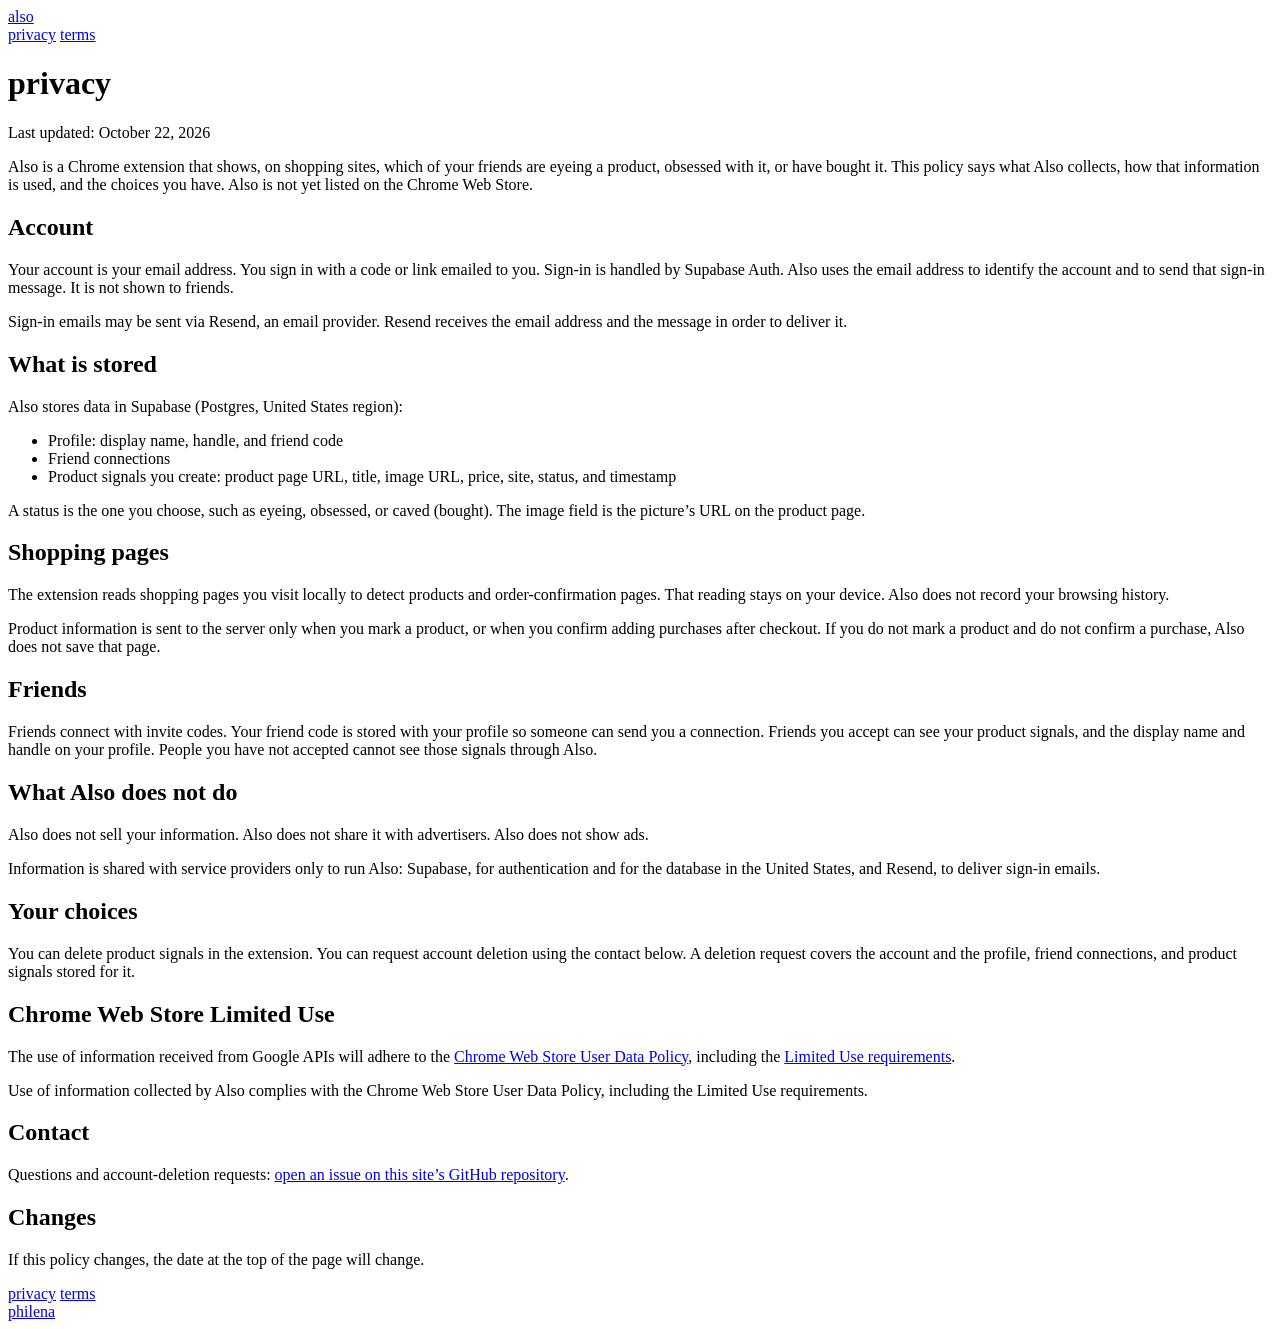
==== public/also/privacy/index.html @ 85c7fd1a "Add Also landing, privacy, and terms pages. Static pages for the Chrome extension, plus a small proj" ====
<!DOCTYPE html>
<html lang="en">
<head>
  <meta charset="utf-8">
  <meta name="viewport" content="width=device-width, initial-scale=1">
  <title>privacy — also</title>
  <meta name="description" content="Privacy policy for Also, a Chrome extension. What is stored, what stays on your device, and how to ask for deletion.">
  <meta name="color-scheme" content="light">
  <link rel="icon" href="data:image/svg+xml,%3Csvg xmlns='http://www.w3.org/2000/svg' viewBox='0 0 32 32'%3E%3Crect width='32' height='32' rx='8' fill='%23FAF0B8'/%3E%3C/svg%3E">
  <link rel="stylesheet" href="/also/site.css">
</head>
<body>
  <div class="wrap">
    <header class="top">
      <a class="wordmark" href="/also/">also</a>
      <nav aria-label="Also">
        <a href="/also/privacy/" aria-current="page">privacy</a>
        <a href="/also/terms/">terms</a>
      </nav>
    </header>

    <main class="doc">
      <h1>privacy</h1>
      <p class="updated">Last updated: October 22, 2026</p>

      <p>Also is a Chrome extension that shows, on shopping sites, which of your friends are eyeing a product, obsessed with it, or have bought it. This policy says what Also collects, how that information is used, and the choices you have. Also is not yet listed on the Chrome Web Store.</p>

      <h2>Account</h2>
      <p>Your account is your email address. You sign in with a code or link emailed to you. Sign-in is handled by Supabase Auth. Also uses the email address to identify the account and to send that sign-in message. It is not shown to friends.</p>
      <p>Sign-in emails may be sent via Resend, an email provider. Resend receives the email address and the message in order to deliver it.</p>

      <h2>What is stored</h2>
      <p>Also stores data in Supabase (Postgres, United States region):</p>
      <ul>
        <li>Profile: display name, handle, and friend code</li>
        <li>Friend connections</li>
        <li>Product signals you create: product page URL, title, image URL, price, site, status, and timestamp</li>
      </ul>
      <p>A status is the one you choose, such as eyeing, obsessed, or caved (bought). The image field is the picture’s URL on the product page.</p>

      <h2>Shopping pages</h2>
      <p>The extension reads shopping pages you visit locally to detect products and order-confirmation pages. That reading stays on your device. Also does not record your browsing history.</p>
      <p>Product information is sent to the server only when you mark a product, or when you confirm adding purchases after checkout. If you do not mark a product and do not confirm a purchase, Also does not save that page.</p>

      <h2>Friends</h2>
      <p>Friends connect with invite codes. Your friend code is stored with your profile so someone can send you a connection. Friends you accept can see your product signals, and the display name and handle on your profile. People you have not accepted cannot see those signals through Also.</p>

      <h2>What Also does not do</h2>
      <p>Also does not sell your information. Also does not share it with advertisers. Also does not show ads.</p>
      <p>Information is shared with service providers only to run Also: Supabase, for authentication and for the database in the United States, and Resend, to deliver sign-in emails.</p>

      <h2>Your choices</h2>
      <p>You can delete product signals in the extension. You can request account deletion using the contact below. A deletion request covers the account and the profile, friend connections, and product signals stored for it.</p>

      <h2>Chrome Web Store Limited Use</h2>
      <p>The use of information received from Google APIs will adhere to the <a href="https://developer.chrome.com/docs/webstore/program-policies/user-data">Chrome Web Store User Data Policy</a>, including the <a href="https://developer.chrome.com/docs/webstore/program-policies/limited-use">Limited Use requirements</a>.</p>
      <p>Use of information collected by Also complies with the Chrome Web Store User Data Policy, including the Limited Use requirements.</p>

      <h2>Contact</h2>
      <p>Questions and account-deletion requests: <a href="https://github.com/philenal/philenal.github.io/issues">open an issue on this site’s GitHub repository</a>.</p>
      <!--
        TODO: Philena — add a contact email address in this Contact section.
        Do not publish a placeholder or guessed address.
      -->

      <h2>Changes</h2>
      <p>If this policy changes, the date at the top of the page will change.</p>
    </main>

    <footer class="foot">
      <nav aria-label="Footer">
        <a href="/also/privacy/" aria-current="page">privacy</a>
        <a href="/also/terms/">terms</a>
      </nav>
      <a href="/">philena</a>
    </footer>
  </div>
</body>
</html>
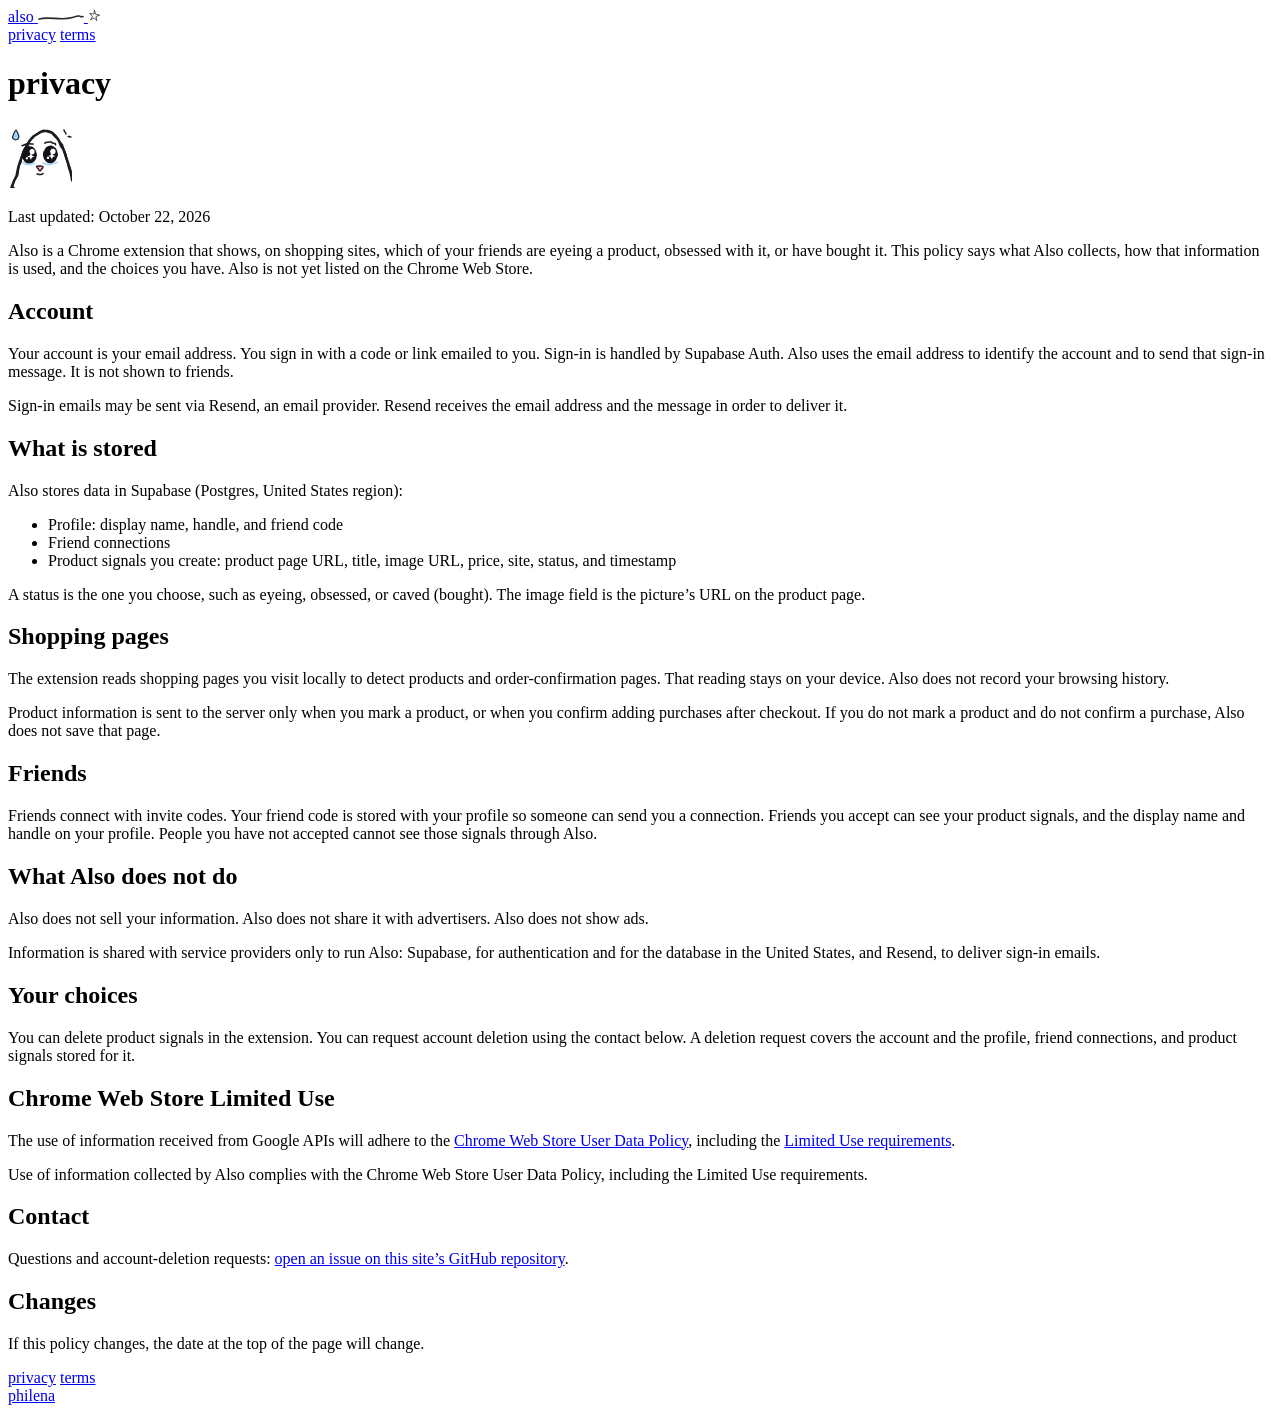
==== commit 3fbf3661: "Restyle Also pages to match the extension. Use the hand-drawn hamster stickers, Inter, and the badge" ====
--- a/public/also/privacy/index.html
+++ b/public/also/privacy/index.html
@@ -6,29 +6,35 @@
   <title>privacy — also</title>
   <meta name="description" content="Privacy policy for Also, a Chrome extension. What is stored, what stays on your device, and how to ask for deletion.">
   <meta name="color-scheme" content="light">
-  <link rel="icon" href="data:image/svg+xml,%3Csvg xmlns='http://www.w3.org/2000/svg' viewBox='0 0 32 32'%3E%3Crect width='32' height='32' rx='8' fill='%23FAF0B8'/%3E%3C/svg%3E">
+  <link rel="icon" href="data:image/svg+xml,%3Csvg xmlns='http://www.w3.org/2000/svg' viewBox='0 0 32 32'%3E%3Crect width='32' height='32' rx='8' fill='%23ffffff' stroke='%231a1a1a' stroke-width='1.5'/%3E%3Cpath d='M16 8.2 L17.1 12.4 L21.4 13.2 L17.6 14.6 L18.3 18.8 L15.8 16 L12.2 17.9 L14 14.2 L11.2 11.6 L15.2 12 Z' fill='none' stroke='%233a3a3a' stroke-width='1.2' stroke-linejoin='round'/%3E%3C/svg%3E">
+  <link rel="stylesheet" href="/also/motion.css">
   <link rel="stylesheet" href="/also/site.css">
 </head>
 <body>
   <div class="wrap">
     <header class="top">
-      <a class="wordmark" href="/also/">also</a>
+      <a class="wordmark" href="/also/">
+        <span class="wmwrap">
+          <span class="brand">also</span>
+          <span class="wmul" aria-hidden="true"><svg width="46" height="8" viewBox="0 0 46 8" aria-hidden="true"><path d="M1 5 C 11.5 2, 23 7, 34.5 3.5 S 40 4, 45 2.5" fill="none" stroke="#2a2a2a" stroke-width="1.6" stroke-linecap="round" stroke-linejoin="round"/></svg></span>
+          <span class="wmstar" aria-hidden="true"><svg width="13" height="13" viewBox="0 0 20 20" aria-hidden="true"><path d="M10 2 L11.6 8.2 L18 9.4 L12.4 11.6 L13.4 18 L9.6 13.6 L4 16.6 L6.8 11 L2.4 7 L8.6 7.6 Z" fill="none" stroke="#3a3a3a" stroke-width="1.3" stroke-linejoin="round" stroke-linecap="round"/></svg></span>
+        </span>
+      </a>
       <nav aria-label="Also">
         <a href="/also/privacy/" aria-current="page">privacy</a>
         <a href="/also/terms/">terms</a>
       </nav>
     </header>
-
     <main class="doc">
-      <h1>privacy</h1>
+      <div class="doc-title">
+        <h1>privacy</h1>
+        <span class="stk" data-motion="loop" aria-hidden="true"><svg aria-hidden="true" class="ham ham-eyeing stk" width="64" height="64" viewBox="0 0 64 64" xmlns="http://www.w3.org/2000/svg"><g class="rig"><g class="squash"><g class="body"><path d="M7.5 67 L3.5 63.5 L6 57 L8.5 52 L9.5 47 L10.5 42.5 L12 37.5 L14 33 L15 29 L16.5 25.5 L19.5 21.5 L21 17.5 L23.5 14.5 L26 12 L29.5 10 L31.5 8.5 L34 7.5 L36.5 7 L39 7 L41.5 8 L44 8.5 L45.5 10.5 L47.5 12.5 L50 15 L51.5 18 L53 22 L55.5 25.5 L57 30 L58.5 34.5 L60 39 L61 43.5 L62.5 48 L63.5 52.5 L64 56 L66.5 60 L68.5 64.5 L65 67.5 L48 68 L25 68.5 Z" fill="#FFFFFF" stroke="none" stroke-width="2.5" stroke-linejoin="round" stroke-linecap="round"/><g class="boil"><path class="o o1" d="M7.5 67 L3.5 63.5 L6 57 L8.5 52 L9.5 47 L10.5 42.5 L12 37.5 L14 33 L15 29 L16.5 25.5 L19.5 21.5 L21 17.5 L23.5 14.5 L26 12 L29.5 10 L31.5 8.5 L34 7.5 L36.5 7 L39 7 L41.5 8 L44 8.5 L45.5 10.5 L47.5 12.5 L50 15 L51.5 18 L53 22 L55.5 25.5 L57 30 L58.5 34.5 L60 39 L61 43.5 L62.5 48 L63.5 52.5 L64 56 L66.5 60 L68.5 64.5 L65 67.5 L48 68 L25 68.5 Z" fill="none" stroke="#1E1B22" stroke-width="2.5" stroke-linejoin="round" stroke-linecap="round"/><path class="o o2" d="M7.5 66.5 L4 63 L6 57 L9 51.5 L10 47 L10.5 42.5 L12.5 38 L13 33.5 L14.5 29.5 L16.5 25 L18.5 20.5 L21.5 17.5 L24.5 13.5 L27 11.5 L30 9.5 L31.5 8.5 L34.5 7 L37 7 L39.5 7.5 L41.5 8 L43 8.5 L45 10 L47.5 12.5 L49 14.5 L51.5 18.5 L54 21.5 L55.5 26 L57 30.5 L58 34 L59.5 39 L61.5 44.5 L62.5 48 L64 52 L64 56 L67 59.5 L69.5 64 L65.5 67 L48.5 68.5 L25 69 Z" fill="none" stroke="#1E1B22" stroke-width="1.38" stroke-linejoin="round" stroke-linecap="round"/><path class="o o3" d="M8.3 66.1 L4.5 62.2 L6.5 56.6 L9.8 51.1 L10.5 46.2 L11 42.1 L13.3 37.6 L13.5 32.7 L15 29.1 L17.3 24.6 L19 19.7 L22 17.1 L25.3 13.1 L27.5 10.7 L30.5 9.1 L32.3 8.1 L35 6.2 L37.5 6.6 L40.3 7.1 L42 7.2 L43.5 8.1 L45.8 9.6 L48 11.7 L49.5 14.1 L52.3 18.1 L54.5 20.7 L56 25.6 L57.8 30.1 L58.5 33.2 L60 38.6 L62.3 44.1 L63 47.2 L64.5 51.6 L64.8 55.6 L67.5 58.7 L70 63.6 L66.3 66.6 L49 67.7 L25.5 68.6 Z" fill="none" stroke="#1E1B22" stroke-width="1.38" stroke-linejoin="round" stroke-linecap="round"/></g></g><g class="brow brow-l"><path d="M14 21.5 L15 21.5 L17 20.5 L18.5 20 L21 19.5 L23 20 L25 20" fill="none" stroke="#1E1B22" stroke-width="1.7" stroke-linejoin="round" stroke-linecap="round"/></g><g class="brow brow-r"><path d="M37 19 L38 18.5 L41 18 L43 18 L44.5 19 L47 19.5 L47.5 20.5" fill="none" stroke="#1E1B22" stroke-width="1.7" stroke-linejoin="round" stroke-linecap="round"/></g><g class="eye eye-l"><g class="blink"><path d="M29 31 L28.5 33 L28 35 L27 36.5 L25.5 38 L24 39 L22.5 39.5 L21 39.5 L19.5 39.5 L18 39 L16.5 37.5 L15.5 36 L14.5 34 L14.5 32 L14.5 30 L14.5 28 L15 26.5 L16.5 24.5 L17.5 23.5 L19 22.5 L21 22 L22.5 22.5 L24 22.5 L26 24 L27 25 L28 27 L28.5 29 Z" fill="#141118"/><path class="glint" d="M26.5 27.5 L26.5 29 L26 29.5 L25.5 30 L24.5 30.5 L23.5 30.5 L23 30.5 L22.5 29.5 L22 29 L21.5 28 L21.5 27 L22 26 L22.5 25.5 L23.5 25 L25 25 L25.5 25.5 L26.5 26 L26.5 27 Z" fill="#FFFFFF"/><path d="M20 34.5 L19.5 35 L19.5 35.5 L19 35.5 L18.5 35.5 L18.5 35.5 L18 35 L17.5 34.5 L18 34 L18 33.5 L18.5 33.5 L18.5 33 L19 33 L20 33.5 L20 34 Z" fill="#FFFFFF"/><path d="M21.87 31.44 l1 -2.6 l1 2.6 l2.6 1 l-2.6 1 l-1 2.6 l-1 -2.6 l-2.6 -1 Z" fill="#fff"/></g></g><g class="eye eye-r"><g class="blink"><path d="M50 30.5 L49.5 32.5 L48.5 34.5 L48 36 L46.5 37.5 L45.5 38.5 L44 39.5 L42.5 39.5 L40 39 L38.5 38 L37.5 37 L36 35 L35.5 33.5 L35 31.5 L35 29.5 L35.5 27.5 L36.5 26 L37.5 24 L38.5 23 L40.5 22 L42.5 21.5 L43.5 21.5 L45.5 22.5 L47 23.5 L48 24.5 L49 26.5 L49.5 28.5 Z" fill="#141118"/><path class="glint" d="M47.5 27.5 L47.5 28.5 L47 29 L46.5 30 L45.5 30 L44.5 30.5 L43.5 30 L42.5 29.5 L42.5 28.5 L42 27.5 L42.5 26.5 L43 25.5 L44 24.5 L44.5 25 L45.5 24.5 L46 25 L47 25.5 L47.5 26.5 Z" fill="#FFFFFF"/><path d="M41 34 L41 34.5 L41 35 L40.5 35 L40 35 L39.5 35 L39 34.5 L39 34 L38.5 34 L39 33 L39 33 L40 32.5 L40.5 33 L41 33 L41.5 33 Z" fill="#FFFFFF"/><path d="M42.87 30.94 l1 -2.6 l1 2.6 l2.6 1 l-2.6 1 l-1 2.6 l-1 -2.6 l-2.6 -1 Z" fill="#fff"/></g></g><g class="tear tear-l"><path d="M15 38.5 L16 39 L17.5 40 L19 40.5 L21.5 40.5 L24 40 L26 39" fill="none" stroke="#9FD4FF" stroke-width="1.6" stroke-linejoin="round" stroke-linecap="round"/></g><g class="tear tear-r"><path d="M35 39 L36.5 39.5 L39.5 40.5 L42.5 40.5 L44.5 39.5 L47 39 L49 38.5" fill="none" stroke="#9FD4FF" stroke-width="1.6" stroke-linejoin="round" stroke-linecap="round"/></g><g class="nose"><path d="M28.5 42.5 L30.5 42 L33.5 42 L35 42.5 L35 43.5 L33.5 45.5 L32.5 46.5 L32 47 L32 47 L31 46.5 L30.5 45 L29 43.5 Z" fill="#FF9EC3" stroke="#1E1B22" stroke-width="1.3" stroke-linejoin="round" stroke-linecap="round"/></g><g class="mouth"><path d="M29 50 L29.5 50 L31 50.5 L32.5 50.5 L33 50.5 L34.5 50 L35 49.5" fill="none" stroke="#1E1B22" stroke-width="1.6" stroke-linejoin="round" stroke-linecap="round"/></g><g class="sweat"><path d="M8 6 L9 7 L9.5 9 L10 11 L10.5 12.5 L10.5 13 L11 14 L10 14.5 L9.5 16 L8.5 16 L7 15.5 L6 15 L5 14 L4.5 13 L5 12 L5 11 L6 9.5 L7 7 Z" fill="#9FD4FF"/><path d="M8 6 L9 7.5 L10.5 11 L11 13 L10 15 L9 15.5 L7.5 16 L6.5 15.5 L5 14.5 L4.5 13 L5.5 10.5 L6.5 8 L8 6" fill="none" stroke="#1E1B22" stroke-width="1.1" stroke-linejoin="round" stroke-linecap="round"/></g><g class="motion"><path d="M56 6 L56.5 7.5 L57.5 8.5 L58 10" fill="none" stroke="#1E1B22" stroke-width="1.4" stroke-linejoin="round" stroke-linecap="round"/><path d="M60 12.5 L61 12.5 L62 13 L63 13" fill="none" stroke="#1E1B22" stroke-width="1.4" stroke-linejoin="round" stroke-linecap="round"/></g></g></g></svg></span>
+      </div>
       <p class="updated">Last updated: October 22, 2026</p>
-
       <p>Also is a Chrome extension that shows, on shopping sites, which of your friends are eyeing a product, obsessed with it, or have bought it. This policy says what Also collects, how that information is used, and the choices you have. Also is not yet listed on the Chrome Web Store.</p>
-
       <h2>Account</h2>
       <p>Your account is your email address. You sign in with a code or link emailed to you. Sign-in is handled by Supabase Auth. Also uses the email address to identify the account and to send that sign-in message. It is not shown to friends.</p>
       <p>Sign-in emails may be sent via Resend, an email provider. Resend receives the email address and the message in order to deliver it.</p>
-
       <h2>What is stored</h2>
       <p>Also stores data in Supabase (Postgres, United States region):</p>
       <ul>
@@ -37,36 +43,28 @@
         <li>Product signals you create: product page URL, title, image URL, price, site, status, and timestamp</li>
       </ul>
       <p>A status is the one you choose, such as eyeing, obsessed, or caved (bought). The image field is the picture’s URL on the product page.</p>
-
       <h2>Shopping pages</h2>
       <p>The extension reads shopping pages you visit locally to detect products and order-confirmation pages. That reading stays on your device. Also does not record your browsing history.</p>
       <p>Product information is sent to the server only when you mark a product, or when you confirm adding purchases after checkout. If you do not mark a product and do not confirm a purchase, Also does not save that page.</p>
-
       <h2>Friends</h2>
       <p>Friends connect with invite codes. Your friend code is stored with your profile so someone can send you a connection. Friends you accept can see your product signals, and the display name and handle on your profile. People you have not accepted cannot see those signals through Also.</p>
-
       <h2>What Also does not do</h2>
       <p>Also does not sell your information. Also does not share it with advertisers. Also does not show ads.</p>
       <p>Information is shared with service providers only to run Also: Supabase, for authentication and for the database in the United States, and Resend, to deliver sign-in emails.</p>
-
       <h2>Your choices</h2>
       <p>You can delete product signals in the extension. You can request account deletion using the contact below. A deletion request covers the account and the profile, friend connections, and product signals stored for it.</p>
-
       <h2>Chrome Web Store Limited Use</h2>
       <p>The use of information received from Google APIs will adhere to the <a href="https://developer.chrome.com/docs/webstore/program-policies/user-data">Chrome Web Store User Data Policy</a>, including the <a href="https://developer.chrome.com/docs/webstore/program-policies/limited-use">Limited Use requirements</a>.</p>
       <p>Use of information collected by Also complies with the Chrome Web Store User Data Policy, including the Limited Use requirements.</p>
-
       <h2>Contact</h2>
       <p>Questions and account-deletion requests: <a href="https://github.com/philenal/philenal.github.io/issues">open an issue on this site’s GitHub repository</a>.</p>
       <!--
         TODO: Philena — add a contact email address in this Contact section.
         Do not publish a placeholder or guessed address.
       -->
-
       <h2>Changes</h2>
       <p>If this policy changes, the date at the top of the page will change.</p>
     </main>
-
     <footer class="foot">
       <nav aria-label="Footer">
         <a href="/also/privacy/" aria-current="page">privacy</a>
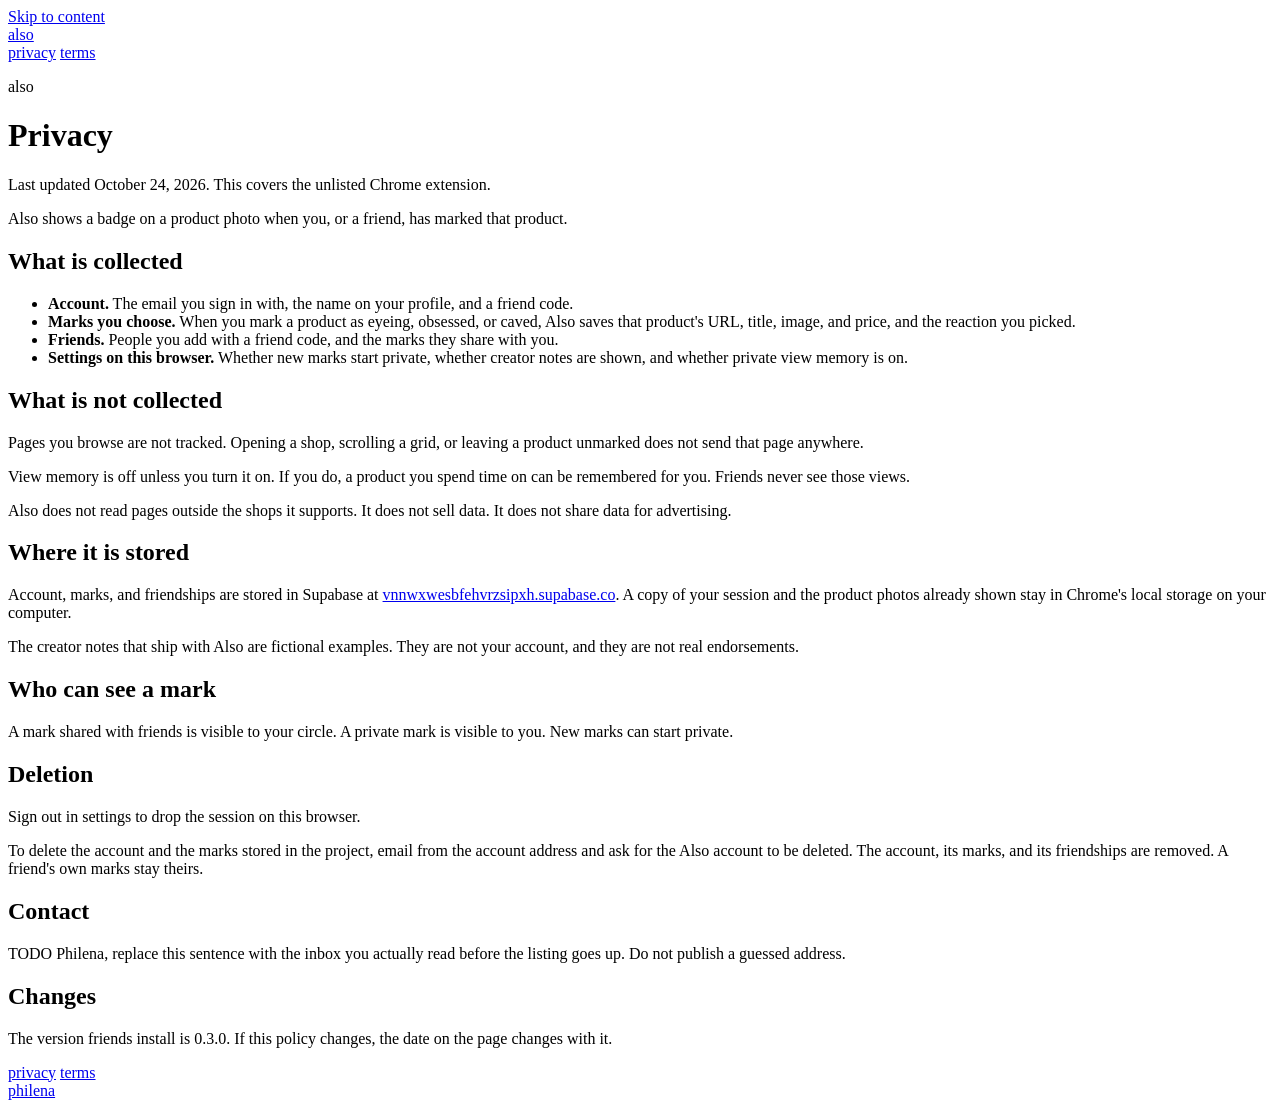
==== commit e9be6939: "Restyle Also pages to the extension's quiet pill look. Drop the squiggle wordmark for Inter, the ham" ====
--- a/public/also/privacy/index.html
+++ b/public/also/privacy/index.html
@@ -3,67 +3,68 @@
 <head>
   <meta charset="utf-8">
   <meta name="viewport" content="width=device-width, initial-scale=1">
-  <title>privacy — also</title>
-  <meta name="description" content="Privacy policy for Also, a Chrome extension. What is stored, what stays on your device, and how to ask for deletion.">
+  <title>Privacy — Also</title>
+  <meta name="description" content="Privacy policy for Also, an unlisted Chrome extension. What is collected, where it is stored, and how to ask for deletion.">
   <meta name="color-scheme" content="light">
-  <link rel="icon" href="data:image/svg+xml,%3Csvg xmlns='http://www.w3.org/2000/svg' viewBox='0 0 32 32'%3E%3Crect width='32' height='32' rx='8' fill='%23ffffff' stroke='%231a1a1a' stroke-width='1.5'/%3E%3Cpath d='M16 8.2 L17.1 12.4 L21.4 13.2 L17.6 14.6 L18.3 18.8 L15.8 16 L12.2 17.9 L14 14.2 L11.2 11.6 L15.2 12 Z' fill='none' stroke='%233a3a3a' stroke-width='1.2' stroke-linejoin='round'/%3E%3C/svg%3E">
+  <link rel="canonical" href="https://philenal.github.io/also/privacy.html">
+  <link rel="icon" href="/also/icon/32.png" type="image/png" sizes="32x32">
+  <link rel="icon" href="/also/icon/16.png" type="image/png" sizes="16x16">
+  <link rel="apple-touch-icon" href="/also/icon/128.png">
+  <link rel="stylesheet" href="/also/site.css">
   <link rel="stylesheet" href="/also/motion.css">
-  <link rel="stylesheet" href="/also/site.css">
 </head>
 <body>
+  <!-- Keep this page in sync with /also/privacy.html. The Chrome Web Store listing links to privacy.html. -->
+  <a class="skip" href="#content">Skip to content</a>
   <div class="wrap">
     <header class="top">
-      <a class="wordmark" href="/also/">
-        <span class="wmwrap">
-          <span class="brand">also</span>
-          <span class="wmul" aria-hidden="true"><svg width="46" height="8" viewBox="0 0 46 8" aria-hidden="true"><path d="M1 5 C 11.5 2, 23 7, 34.5 3.5 S 40 4, 45 2.5" fill="none" stroke="#2a2a2a" stroke-width="1.6" stroke-linecap="round" stroke-linejoin="round"/></svg></span>
-          <span class="wmstar" aria-hidden="true"><svg width="13" height="13" viewBox="0 0 20 20" aria-hidden="true"><path d="M10 2 L11.6 8.2 L18 9.4 L12.4 11.6 L13.4 18 L9.6 13.6 L4 16.6 L6.8 11 L2.4 7 L8.6 7.6 Z" fill="none" stroke="#3a3a3a" stroke-width="1.3" stroke-linejoin="round" stroke-linecap="round"/></svg></span>
-        </span>
-      </a>
+      <a class="brand" href="/also/">also</a>
       <nav aria-label="Also">
         <a href="/also/privacy/" aria-current="page">privacy</a>
         <a href="/also/terms/">terms</a>
       </nav>
     </header>
-    <main class="doc">
-      <div class="doc-title">
-        <h1>privacy</h1>
-        <span class="stk" data-motion="loop" aria-hidden="true"><svg aria-hidden="true" class="ham ham-eyeing stk" width="64" height="64" viewBox="0 0 64 64" xmlns="http://www.w3.org/2000/svg"><g class="rig"><g class="squash"><g class="body"><path d="M7.5 67 L3.5 63.5 L6 57 L8.5 52 L9.5 47 L10.5 42.5 L12 37.5 L14 33 L15 29 L16.5 25.5 L19.5 21.5 L21 17.5 L23.5 14.5 L26 12 L29.5 10 L31.5 8.5 L34 7.5 L36.5 7 L39 7 L41.5 8 L44 8.5 L45.5 10.5 L47.5 12.5 L50 15 L51.5 18 L53 22 L55.5 25.5 L57 30 L58.5 34.5 L60 39 L61 43.5 L62.5 48 L63.5 52.5 L64 56 L66.5 60 L68.5 64.5 L65 67.5 L48 68 L25 68.5 Z" fill="#FFFFFF" stroke="none" stroke-width="2.5" stroke-linejoin="round" stroke-linecap="round"/><g class="boil"><path class="o o1" d="M7.5 67 L3.5 63.5 L6 57 L8.5 52 L9.5 47 L10.5 42.5 L12 37.5 L14 33 L15 29 L16.5 25.5 L19.5 21.5 L21 17.5 L23.5 14.5 L26 12 L29.5 10 L31.5 8.5 L34 7.5 L36.5 7 L39 7 L41.5 8 L44 8.5 L45.5 10.5 L47.5 12.5 L50 15 L51.5 18 L53 22 L55.5 25.5 L57 30 L58.5 34.5 L60 39 L61 43.5 L62.5 48 L63.5 52.5 L64 56 L66.5 60 L68.5 64.5 L65 67.5 L48 68 L25 68.5 Z" fill="none" stroke="#1E1B22" stroke-width="2.5" stroke-linejoin="round" stroke-linecap="round"/><path class="o o2" d="M7.5 66.5 L4 63 L6 57 L9 51.5 L10 47 L10.5 42.5 L12.5 38 L13 33.5 L14.5 29.5 L16.5 25 L18.5 20.5 L21.5 17.5 L24.5 13.5 L27 11.5 L30 9.5 L31.5 8.5 L34.5 7 L37 7 L39.5 7.5 L41.5 8 L43 8.5 L45 10 L47.5 12.5 L49 14.5 L51.5 18.5 L54 21.5 L55.5 26 L57 30.5 L58 34 L59.5 39 L61.5 44.5 L62.5 48 L64 52 L64 56 L67 59.5 L69.5 64 L65.5 67 L48.5 68.5 L25 69 Z" fill="none" stroke="#1E1B22" stroke-width="1.38" stroke-linejoin="round" stroke-linecap="round"/><path class="o o3" d="M8.3 66.1 L4.5 62.2 L6.5 56.6 L9.8 51.1 L10.5 46.2 L11 42.1 L13.3 37.6 L13.5 32.7 L15 29.1 L17.3 24.6 L19 19.7 L22 17.1 L25.3 13.1 L27.5 10.7 L30.5 9.1 L32.3 8.1 L35 6.2 L37.5 6.6 L40.3 7.1 L42 7.2 L43.5 8.1 L45.8 9.6 L48 11.7 L49.5 14.1 L52.3 18.1 L54.5 20.7 L56 25.6 L57.8 30.1 L58.5 33.2 L60 38.6 L62.3 44.1 L63 47.2 L64.5 51.6 L64.8 55.6 L67.5 58.7 L70 63.6 L66.3 66.6 L49 67.7 L25.5 68.6 Z" fill="none" stroke="#1E1B22" stroke-width="1.38" stroke-linejoin="round" stroke-linecap="round"/></g></g><g class="brow brow-l"><path d="M14 21.5 L15 21.5 L17 20.5 L18.5 20 L21 19.5 L23 20 L25 20" fill="none" stroke="#1E1B22" stroke-width="1.7" stroke-linejoin="round" stroke-linecap="round"/></g><g class="brow brow-r"><path d="M37 19 L38 18.5 L41 18 L43 18 L44.5 19 L47 19.5 L47.5 20.5" fill="none" stroke="#1E1B22" stroke-width="1.7" stroke-linejoin="round" stroke-linecap="round"/></g><g class="eye eye-l"><g class="blink"><path d="M29 31 L28.5 33 L28 35 L27 36.5 L25.5 38 L24 39 L22.5 39.5 L21 39.5 L19.5 39.5 L18 39 L16.5 37.5 L15.5 36 L14.5 34 L14.5 32 L14.5 30 L14.5 28 L15 26.5 L16.5 24.5 L17.5 23.5 L19 22.5 L21 22 L22.5 22.5 L24 22.5 L26 24 L27 25 L28 27 L28.5 29 Z" fill="#141118"/><path class="glint" d="M26.5 27.5 L26.5 29 L26 29.5 L25.5 30 L24.5 30.5 L23.5 30.5 L23 30.5 L22.5 29.5 L22 29 L21.5 28 L21.5 27 L22 26 L22.5 25.5 L23.5 25 L25 25 L25.5 25.5 L26.5 26 L26.5 27 Z" fill="#FFFFFF"/><path d="M20 34.5 L19.5 35 L19.5 35.5 L19 35.5 L18.5 35.5 L18.5 35.5 L18 35 L17.5 34.5 L18 34 L18 33.5 L18.5 33.5 L18.5 33 L19 33 L20 33.5 L20 34 Z" fill="#FFFFFF"/><path d="M21.87 31.44 l1 -2.6 l1 2.6 l2.6 1 l-2.6 1 l-1 2.6 l-1 -2.6 l-2.6 -1 Z" fill="#fff"/></g></g><g class="eye eye-r"><g class="blink"><path d="M50 30.5 L49.5 32.5 L48.5 34.5 L48 36 L46.5 37.5 L45.5 38.5 L44 39.5 L42.5 39.5 L40 39 L38.5 38 L37.5 37 L36 35 L35.5 33.5 L35 31.5 L35 29.5 L35.5 27.5 L36.5 26 L37.5 24 L38.5 23 L40.5 22 L42.5 21.5 L43.5 21.5 L45.5 22.5 L47 23.5 L48 24.5 L49 26.5 L49.5 28.5 Z" fill="#141118"/><path class="glint" d="M47.5 27.5 L47.5 28.5 L47 29 L46.5 30 L45.5 30 L44.5 30.5 L43.5 30 L42.5 29.5 L42.5 28.5 L42 27.5 L42.5 26.5 L43 25.5 L44 24.5 L44.5 25 L45.5 24.5 L46 25 L47 25.5 L47.5 26.5 Z" fill="#FFFFFF"/><path d="M41 34 L41 34.5 L41 35 L40.5 35 L40 35 L39.5 35 L39 34.5 L39 34 L38.5 34 L39 33 L39 33 L40 32.5 L40.5 33 L41 33 L41.5 33 Z" fill="#FFFFFF"/><path d="M42.87 30.94 l1 -2.6 l1 2.6 l2.6 1 l-2.6 1 l-1 2.6 l-1 -2.6 l-2.6 -1 Z" fill="#fff"/></g></g><g class="tear tear-l"><path d="M15 38.5 L16 39 L17.5 40 L19 40.5 L21.5 40.5 L24 40 L26 39" fill="none" stroke="#9FD4FF" stroke-width="1.6" stroke-linejoin="round" stroke-linecap="round"/></g><g class="tear tear-r"><path d="M35 39 L36.5 39.5 L39.5 40.5 L42.5 40.5 L44.5 39.5 L47 39 L49 38.5" fill="none" stroke="#9FD4FF" stroke-width="1.6" stroke-linejoin="round" stroke-linecap="round"/></g><g class="nose"><path d="M28.5 42.5 L30.5 42 L33.5 42 L35 42.5 L35 43.5 L33.5 45.5 L32.5 46.5 L32 47 L32 47 L31 46.5 L30.5 45 L29 43.5 Z" fill="#FF9EC3" stroke="#1E1B22" stroke-width="1.3" stroke-linejoin="round" stroke-linecap="round"/></g><g class="mouth"><path d="M29 50 L29.5 50 L31 50.5 L32.5 50.5 L33 50.5 L34.5 50 L35 49.5" fill="none" stroke="#1E1B22" stroke-width="1.6" stroke-linejoin="round" stroke-linecap="round"/></g><g class="sweat"><path d="M8 6 L9 7 L9.5 9 L10 11 L10.5 12.5 L10.5 13 L11 14 L10 14.5 L9.5 16 L8.5 16 L7 15.5 L6 15 L5 14 L4.5 13 L5 12 L5 11 L6 9.5 L7 7 Z" fill="#9FD4FF"/><path d="M8 6 L9 7.5 L10.5 11 L11 13 L10 15 L9 15.5 L7.5 16 L6.5 15.5 L5 14.5 L4.5 13 L5.5 10.5 L6.5 8 L8 6" fill="none" stroke="#1E1B22" stroke-width="1.1" stroke-linejoin="round" stroke-linecap="round"/></g><g class="motion"><path d="M56 6 L56.5 7.5 L57.5 8.5 L58 10" fill="none" stroke="#1E1B22" stroke-width="1.4" stroke-linejoin="round" stroke-linecap="round"/><path d="M60 12.5 L61 12.5 L62 13 L63 13" fill="none" stroke="#1E1B22" stroke-width="1.4" stroke-linejoin="round" stroke-linecap="round"/></g></g></g></svg></span>
-      </div>
-      <p class="updated">Last updated: October 22, 2026</p>
-      <p>Also is a Chrome extension that shows, on shopping sites, which of your friends are eyeing a product, obsessed with it, or have bought it. This policy says what Also collects, how that information is used, and the choices you have. Also is not yet listed on the Chrome Web Store.</p>
-      <h2>Account</h2>
-      <p>Your account is your email address. You sign in with a code or link emailed to you. Sign-in is handled by Supabase Auth. Also uses the email address to identify the account and to send that sign-in message. It is not shown to friends.</p>
-      <p>Sign-in emails may be sent via Resend, an email provider. Resend receives the email address and the message in order to deliver it.</p>
-      <h2>What is stored</h2>
-      <p>Also stores data in Supabase (Postgres, United States region):</p>
+    <main class="doc" id="content">
+      <p class="kicker">also</p>
+      <h1>Privacy</h1>
+      <p class="updated">Last updated October 24, 2026. This covers the unlisted Chrome extension.</p>
+
+      <p>Also shows a badge on a product photo when you, or a friend, has marked that product.</p>
+
+      <h2>What is collected</h2>
       <ul>
-        <li>Profile: display name, handle, and friend code</li>
-        <li>Friend connections</li>
-        <li>Product signals you create: product page URL, title, image URL, price, site, status, and timestamp</li>
+        <li><strong>Account.</strong> The email you sign in with, the name on your profile, and a friend code.</li>
+        <li><strong>Marks you choose.</strong> When you mark a product as eyeing, obsessed, or caved, Also saves that product's URL, title, image, and price, and the reaction you picked.</li>
+        <li><strong>Friends.</strong> People you add with a friend code, and the marks they share with you.</li>
+        <li><strong>Settings on this browser.</strong> Whether new marks start private, whether creator notes are shown, and whether private view memory is on.</li>
       </ul>
-      <p>A status is the one you choose, such as eyeing, obsessed, or caved (bought). The image field is the picture’s URL on the product page.</p>
-      <h2>Shopping pages</h2>
-      <p>The extension reads shopping pages you visit locally to detect products and order-confirmation pages. That reading stays on your device. Also does not record your browsing history.</p>
-      <p>Product information is sent to the server only when you mark a product, or when you confirm adding purchases after checkout. If you do not mark a product and do not confirm a purchase, Also does not save that page.</p>
-      <h2>Friends</h2>
-      <p>Friends connect with invite codes. Your friend code is stored with your profile so someone can send you a connection. Friends you accept can see your product signals, and the display name and handle on your profile. People you have not accepted cannot see those signals through Also.</p>
-      <h2>What Also does not do</h2>
-      <p>Also does not sell your information. Also does not share it with advertisers. Also does not show ads.</p>
-      <p>Information is shared with service providers only to run Also: Supabase, for authentication and for the database in the United States, and Resend, to deliver sign-in emails.</p>
-      <h2>Your choices</h2>
-      <p>You can delete product signals in the extension. You can request account deletion using the contact below. A deletion request covers the account and the profile, friend connections, and product signals stored for it.</p>
-      <h2>Chrome Web Store Limited Use</h2>
-      <p>The use of information received from Google APIs will adhere to the <a href="https://developer.chrome.com/docs/webstore/program-policies/user-data">Chrome Web Store User Data Policy</a>, including the <a href="https://developer.chrome.com/docs/webstore/program-policies/limited-use">Limited Use requirements</a>.</p>
-      <p>Use of information collected by Also complies with the Chrome Web Store User Data Policy, including the Limited Use requirements.</p>
+
+      <h2>What is not collected</h2>
+      <p>Pages you browse are not tracked. Opening a shop, scrolling a grid, or leaving a product unmarked does not send that page anywhere.</p>
+      <p>View memory is off unless you turn it on. If you do, a product you spend time on can be remembered for you. Friends never see those views.</p>
+      <p>Also does not read pages outside the shops it supports. It does not sell data. It does not share data for advertising.</p>
+
+      <h2>Where it is stored</h2>
+      <p>Account, marks, and friendships are stored in Supabase at <a href="https://vnnwxwesbfehvrzsipxh.supabase.co">vnnwxwesbfehvrzsipxh.supabase.co</a>. A copy of your session and the product photos already shown stay in Chrome's local storage on your computer.</p>
+      <p>The creator notes that ship with Also are fictional examples. They are not your account, and they are not real endorsements.</p>
+
+      <h2>Who can see a mark</h2>
+      <p>A mark shared with friends is visible to your circle. A private mark is visible to you. New marks can start private.</p>
+
+      <h2>Deletion</h2>
+      <p>Sign out in settings to drop the session on this browser.</p>
+      <p>To delete the account and the marks stored in the project, email from the account address and ask for the Also account to be deleted. The account, its marks, and its friendships are removed. A friend's own marks stay theirs.</p>
+
       <h2>Contact</h2>
-      <p>Questions and account-deletion requests: <a href="https://github.com/philenal/philenal.github.io/issues">open an issue on this site’s GitHub repository</a>.</p>
       <!--
-        TODO: Philena — add a contact email address in this Contact section.
-        Do not publish a placeholder or guessed address.
+        TODO: Philena — replace the sentence below with the inbox you actually read
+        before the Chrome Web Store listing goes up. Do not publish a guessed address.
+        philena@also.example is a demo seed, not this contact.
       -->
+      <p class="todo"><span class="todo-label">TODO</span> Philena, replace this sentence with the inbox you actually read before the listing goes up. Do not publish a guessed address.</p>
+
       <h2>Changes</h2>
-      <p>If this policy changes, the date at the top of the page will change.</p>
+      <p>The version friends install is 0.3.0. If this policy changes, the date on the page changes with it.</p>
     </main>
     <footer class="foot">
       <nav aria-label="Footer">
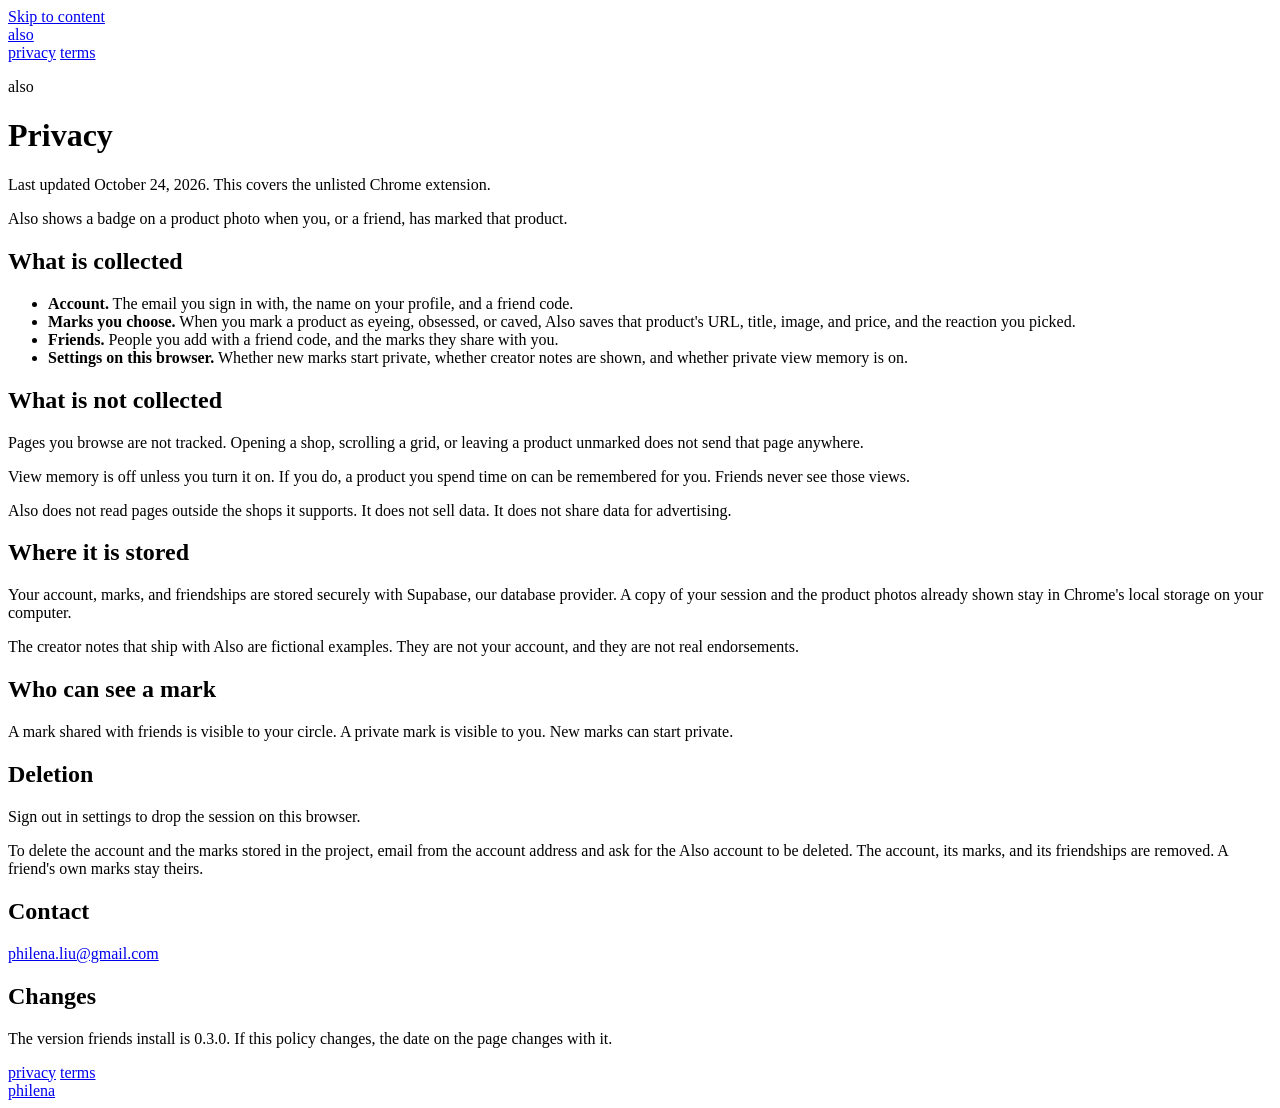
==== commit 70fe5e19: "Publish the Also privacy contact and drop the project URL. The policy now links philena.liu@gmail.co" ====
--- a/public/also/privacy/index.html
+++ b/public/also/privacy/index.html
@@ -45,7 +45,7 @@
       <p>Also does not read pages outside the shops it supports. It does not sell data. It does not share data for advertising.</p>
 
       <h2>Where it is stored</h2>
-      <p>Account, marks, and friendships are stored in Supabase at <a href="https://vnnwxwesbfehvrzsipxh.supabase.co">vnnwxwesbfehvrzsipxh.supabase.co</a>. A copy of your session and the product photos already shown stay in Chrome's local storage on your computer.</p>
+      <p>Your account, marks, and friendships are stored securely with Supabase, our database provider. A copy of your session and the product photos already shown stay in Chrome's local storage on your computer.</p>
       <p>The creator notes that ship with Also are fictional examples. They are not your account, and they are not real endorsements.</p>
 
       <h2>Who can see a mark</h2>
@@ -56,12 +56,7 @@
       <p>To delete the account and the marks stored in the project, email from the account address and ask for the Also account to be deleted. The account, its marks, and its friendships are removed. A friend's own marks stay theirs.</p>
 
       <h2>Contact</h2>
-      <!--
-        TODO: Philena — replace the sentence below with the inbox you actually read
-        before the Chrome Web Store listing goes up. Do not publish a guessed address.
-        philena@also.example is a demo seed, not this contact.
-      -->
-      <p class="todo"><span class="todo-label">TODO</span> Philena, replace this sentence with the inbox you actually read before the listing goes up. Do not publish a guessed address.</p>
+      <p><a href="mailto:philena.liu@gmail.com">philena.liu@gmail.com</a></p>
 
       <h2>Changes</h2>
       <p>The version friends install is 0.3.0. If this policy changes, the date on the page changes with it.</p>
